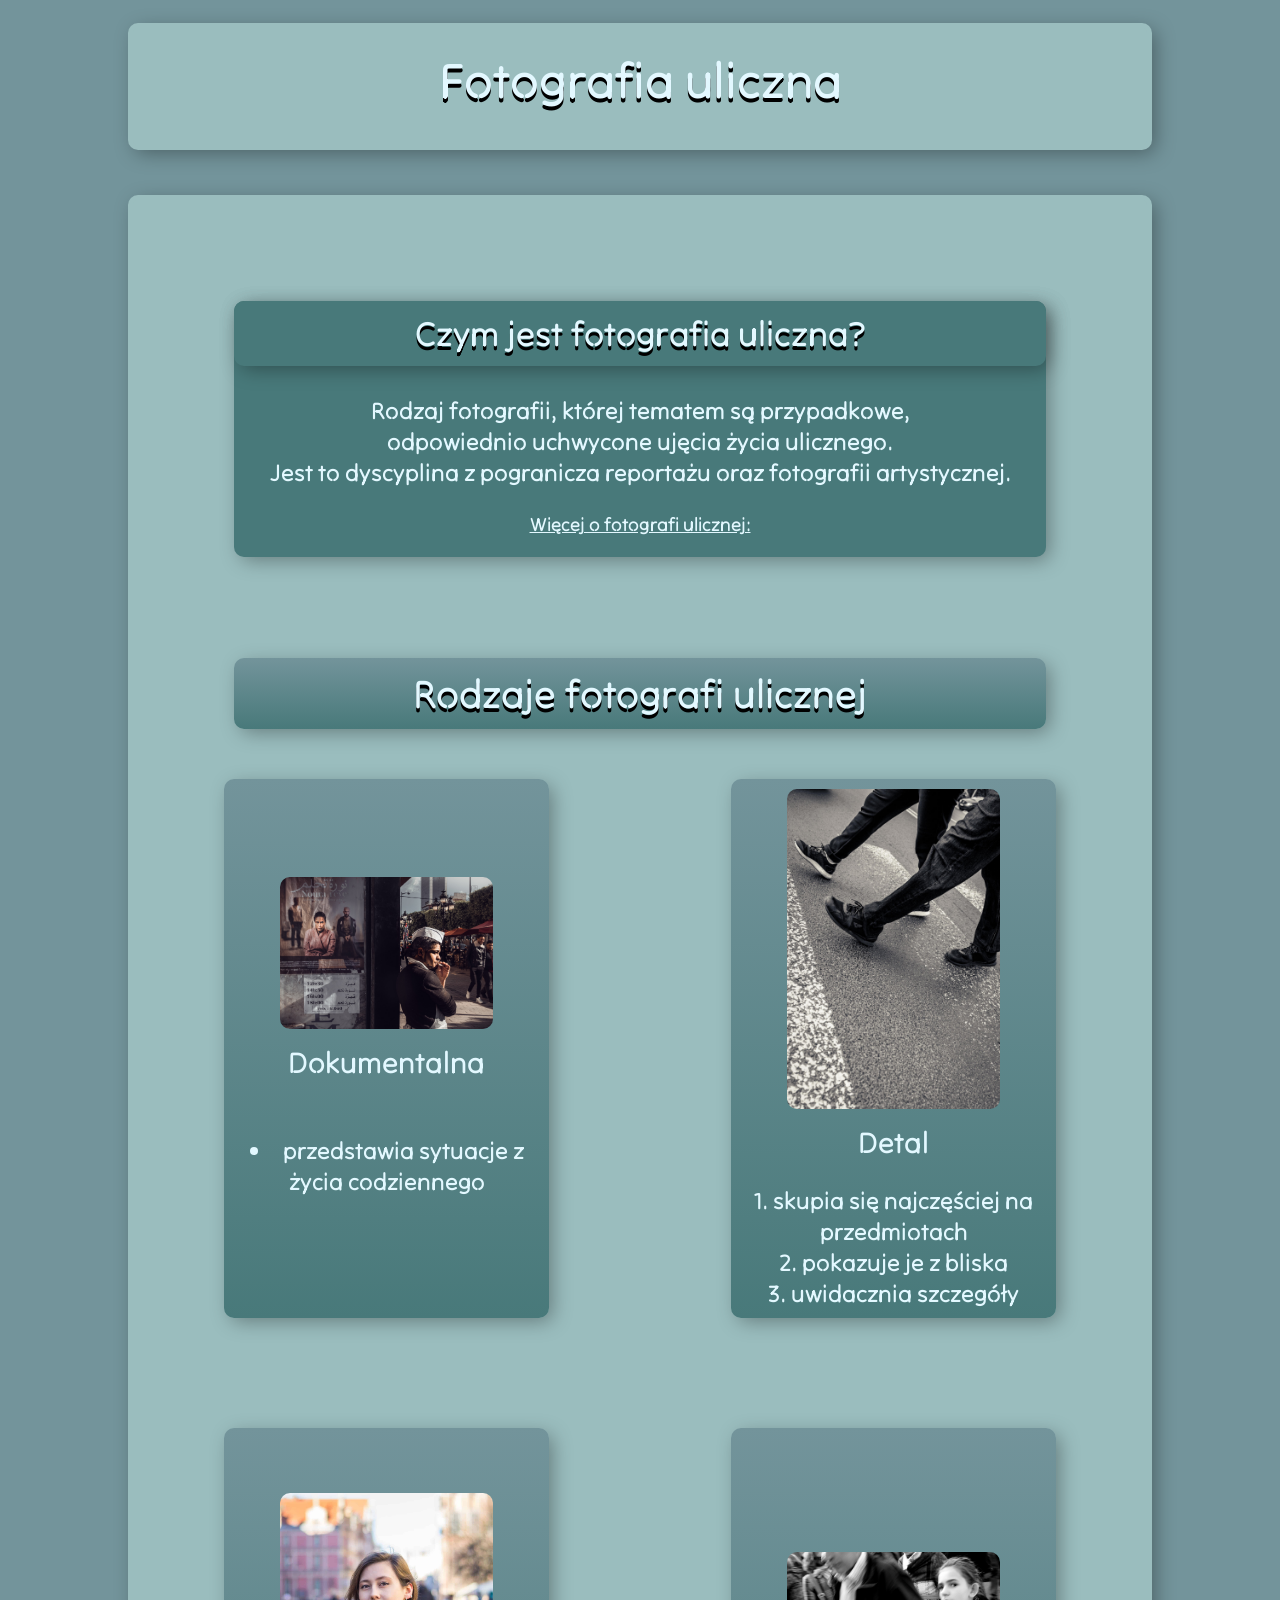
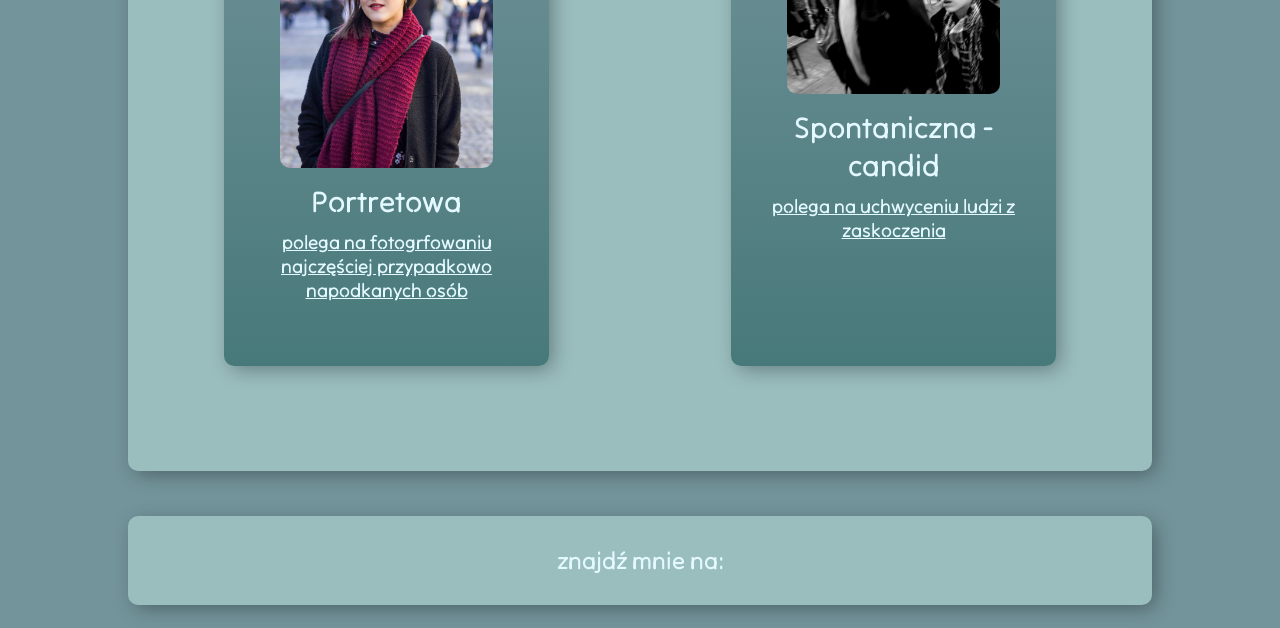
==== foto/index.html @ 39f58609 "save" ====
<!DOCTYPE html>
<html lang="pl">
<head>
    <meta charset="UTF-8">
    <meta name="viewport" content="width=device-width, initial-scale=1.0">
    <link rel="stylesheet" href="style.css">

    <link rel="preconnect" href="https://fonts.googleapis.com">
<link rel="preconnect" href="https://fonts.gstatic.com" crossorigin>
<link href="https://fonts.googleapis.com/css2?family=Tilt+Neon&display=swap" rel="stylesheet">
    <title>Fotografia uliczna</title>
</head>
<body>
    <div id="container" class="container">
        <header>
            <h1>Fotografia uliczna</h1>
        </header>
        <main>
            <section class="czymJestFotografiaUliczna">
                <h2>Czym jest fotografia uliczna? </h2>  
                <p>Rodzaj fotografii, której tematem są przypadkowe, <br>
                     odpowiednio uchwycone ujęcia życia ulicznego. <br>
                    Jest to dyscyplina z pogranicza reportażu oraz fotografii artystycznej. </p>
                <a href="https://pl.wikipedia.org/wiki/Fotografia_uliczna" target="_blank">Więcej o fotografi ulicznej:</a> 

            </section>
            <h3>Rodzaje fotografi ulicznej</h3>
            <section class="rodzaje">
                
                <section class="dokumentalna">
                    <img src="img/dokumentalna.jpg" alt="zdjęcie dokumentalna">
                    <br>
                    <h4>Dokumentalna</h4> <br>
                    <ul>
                        <li>przedstawia sytuacje z życia codziennego</li>
                    </ul> 
                </section>
                
                <section class="detal">
                    <img src="img/ulica.jpg" alt="detal">
                    <h4>Detal</h4> 
                    <ol>
                        <li>skupia się najczęściej na przedmiotach</li>
                        <li>pokazuje je z bliska</li>
                        <li>uwidacznia szczegóły</li>
                    </ol>
                </section>
                
                <section class="portretowa">
                    <img src="img/portret.jpg" alt="portret">
                    <h4>Portretowa</h4>

                    <a href="https://www.canon.pl/get-inspired/tips-and-techniques/street-portraits/" target="_blank">polega na fotogrfowaniu najczęściej przypadkowo napodkanych osób</a>
                </section>    
                
                <section class="candid">
                    <img src="img/candid.jpg" alt="candid">
                    <h4>Spontaniczna - candid</h4>
                    <a href="https://en.wikipedia.org/wiki/Candid_4hotography" target="_blank">polega na uchwyceniu ludzi z zaskoczenia</a>
                </section>
            </section>
        </main>
        <footer>
            <p>znajdź mnie na:</p>
            <i class="icon-pinterest"></i>
        </footer>
        
    </div>
</body>
</html>
---- foto/style.css ----
:root{
    --bgColor: #9abdbe;
    --bodyColor: #73949b;
    --darkBgColor: #48797a;
    --lightTextColor: #e3f8ff;
    --darkTextColor: #64a9c0;
    --blockBoxShadow: 5px 5px 20px -2px rgba(0, 0, 0, 0.35);
}

body {
    margin: 0 10%;
    padding: 0;
    background-color: var(--bodyColor);
    font-family: "Tilt Neon", sans-serif;
    
}
#container {
    display: flex;
    flex-direction:column ;
    align-items: center;
    justify-content: center;
}
header, main, footer {
    background-color: var(--bgColor);
    border-radius: 10px;
    box-shadow: var(--blockBoxShadow);
    margin: 2.5vh;
    text-align: center;
    float: left;
    border: 5px var(--bgColor) solid;
    width: calc(100% - 10px);
    color: var(--lightTextColor);
}
header {
    background-image: url(img/spacer-1.jpg);
    background-size:20%;
    background-position: right;
    background-repeat: no-repeat;
    justify-content: center;    
}
h2, h3{
    display: flex;
    justify-content: center;
    text-shadow: 0px 3.5px 0px rgba(0, 0, 0, 1);
    background: #9abdbe7c;
    
}
h1 {
    font-size: 50px;
    margin-top: 20px;
    margin-left: 10px;
    margin-right: 10px;
    border-radius: 16px;
    text-shadow: 0px 3.5px 0px rgba(0, 0, 0, 1);

}
h2 {
    font-size: 35px;
}
h3 {
    font-size: 40px;
    background-image: linear-gradient(to bottom, var(--bodyColor), var(--darkBgColor));
    margin-left: 10% ;
    margin-right: 10% ;
    padding: 1%;
    border-radius: 10px;
    box-shadow: var(--blockBoxShadow);
}
h4 {
    font-size: 30px;
    margin: 10px;
}
p, ol, ul {
   
    font-size: x-large;
    text-align: center;
    padding: 0;
    
}
li {
    list-style-position: inside;
}

a {
    color: var(--lightTextColor);
    text-decoration: none;
    font-size: 19px;
    text-decoration: underline;
}
a:hover {
    color: var(--darkTextColor);
    text-decoration: underline;
    font-size: 19.5px;
}

.czymJestFotografiaUliczna, .czymJestFotografiaUliczna h2 {
    background-color: var(--darkBgColor);
    border-radius: 10px;
    box-shadow: var(--blockBoxShadow);
    
    
}
.czymJestFotografiaUliczna h2 {
    padding: 10px;
}
.czymJestFotografiaUliczna {
    padding-block-end: 2%;
    margin: 10%;
}
.rodzaje {
    display: grid;
    grid-template-columns: 50% 50%;
    justify-items: center;
    
    
}
.rodzaje section {
    background-image: linear-gradient(to bottom, var(--bodyColor), var(--darkBgColor));
    padding: 10px;
    margin: 10px;
    height: 80%;
    min-height: 80%;
    width: 100%;
    max-width: 60%;
    aspect-ratio: 1 / 2 ;

    border-radius: 10px;
    box-shadow: var(--blockBoxShadow);
    
}
.dokumentalna {
    align-content: center;
}
.detal, .detal img {
    align-content: center;
    width: 70%;
}
.portretowa, .portretowa img {
    align-content: center;
    width: 70%;
}
.candid {
    align-content: center;

}
img{
    border-radius: 10px;
    width: 70%;
}
@media (max-width: 1010px) {
   .rodzaje {
        grid-template-columns: auto;
    }
}
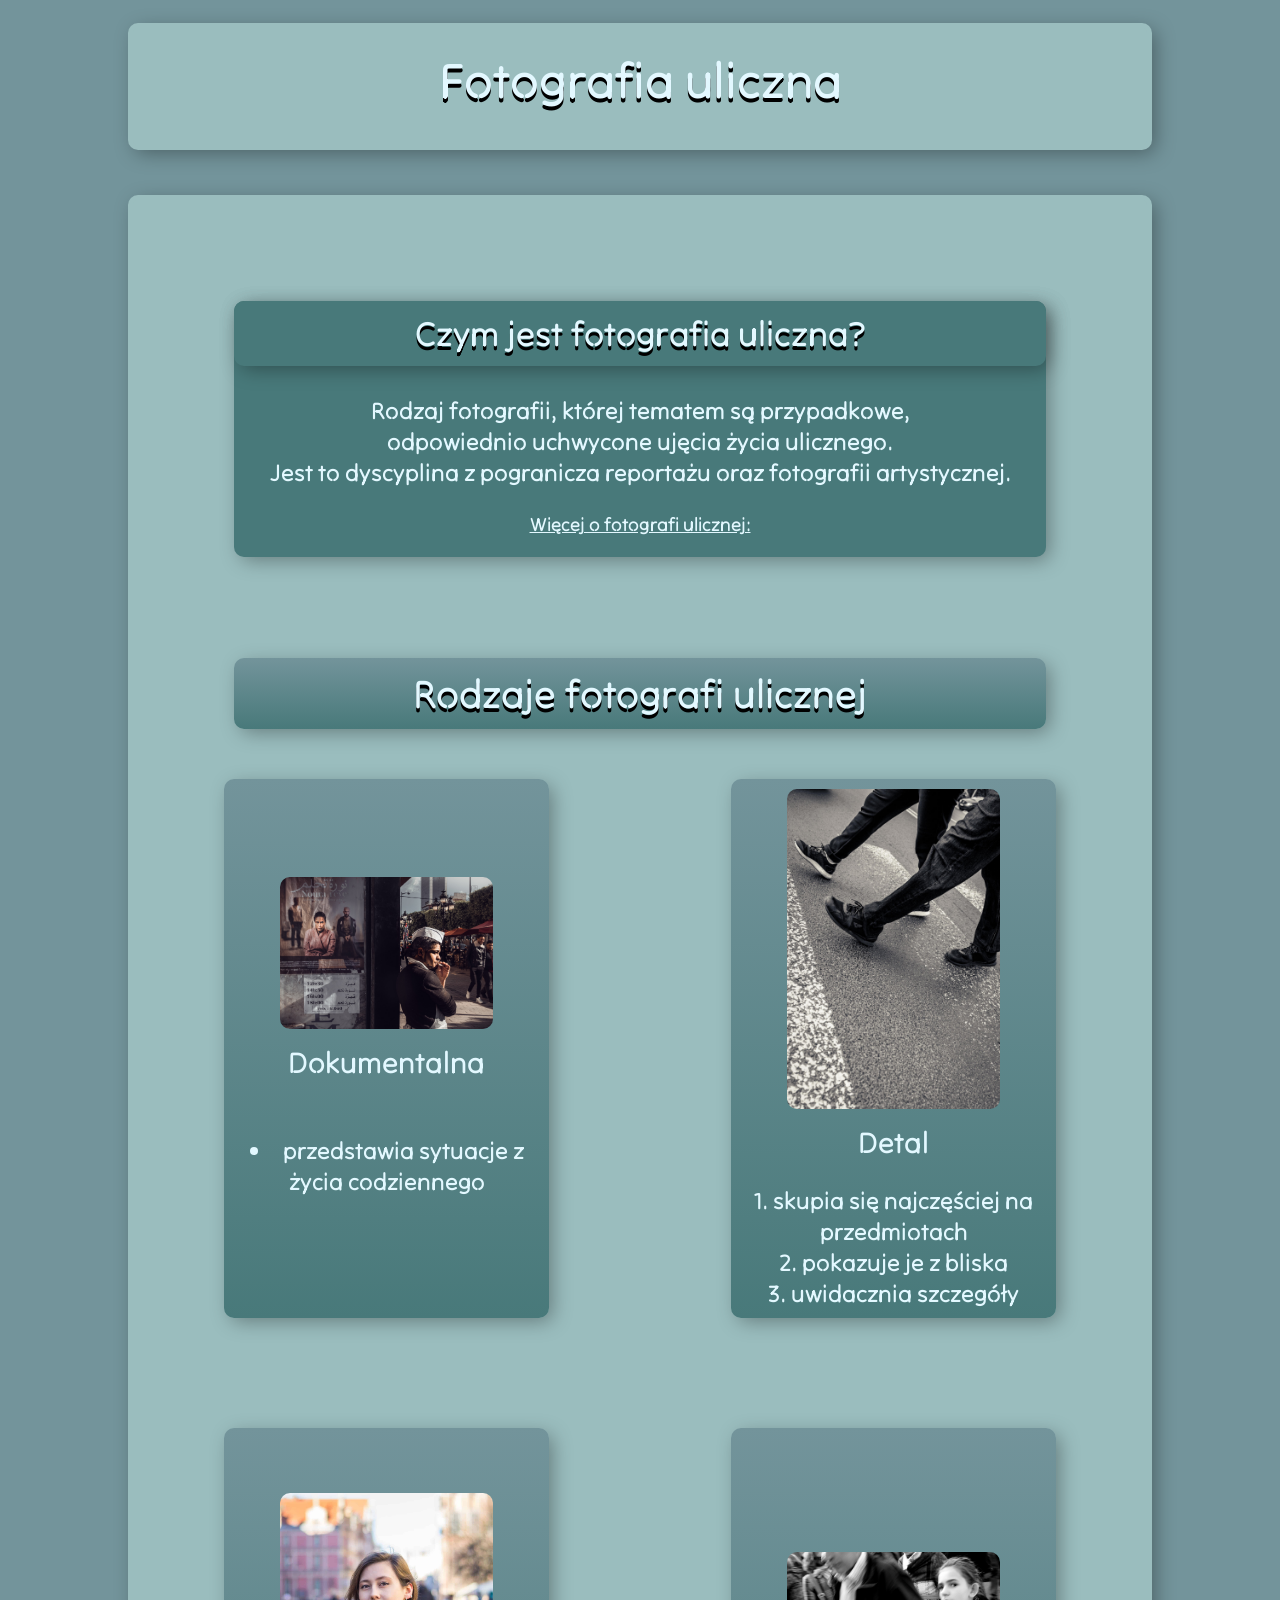
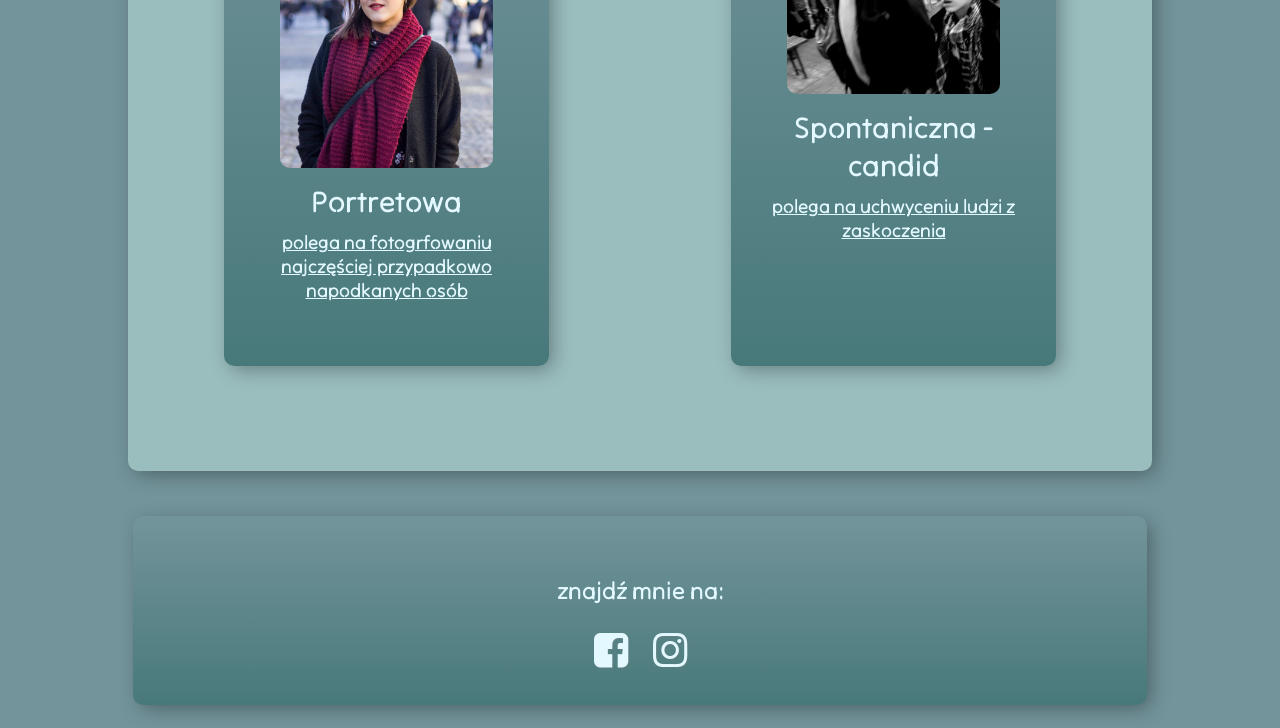
==== commit 53aa70d1: "save" ====
--- a/foto/index.html
+++ b/foto/index.html
@@ -6,17 +6,18 @@
     <link rel="stylesheet" href="style.css">
 
     <link rel="preconnect" href="https://fonts.googleapis.com">
-<link rel="preconnect" href="https://fonts.gstatic.com" crossorigin>
-<link href="https://fonts.googleapis.com/css2?family=Tilt+Neon&display=swap" rel="stylesheet">
+    <link rel="preconnect" href="https://fonts.gstatic.com" crossorigin>
+    <link href="https://fonts.googleapis.com/css2?family=Tilt+Neon&display=swap" rel="stylesheet">
+    <link rel="stylesheet" href="fontello-157120d3/css/fontello.css">
     <title>Fotografia uliczna</title>
 </head>
 <body>
-    <div id="container" class="container">
+    <div id="container">
         <header>
             <h1>Fotografia uliczna</h1>
         </header>
         <main>
-            <section class="czymJestFotografiaUliczna">
+            <section id="czymJestFotografiaUliczna">
                 <h2>Czym jest fotografia uliczna? </h2>  
                 <p>Rodzaj fotografii, której tematem są przypadkowe, <br>
                      odpowiednio uchwycone ujęcia życia ulicznego. <br>
@@ -25,9 +26,9 @@
 
             </section>
             <h3>Rodzaje fotografi ulicznej</h3>
-            <section class="rodzaje">
+            <section id="rodzaje">
                 
-                <section class="dokumentalna">
+                <section id="dokumentalna">
                     <img src="img/dokumentalna.jpg" alt="zdjęcie dokumentalna">
                     <br>
                     <h4>Dokumentalna</h4> <br>
@@ -36,7 +37,7 @@
                     </ul> 
                 </section>
                 
-                <section class="detal">
+                <section id="detal">
                     <img src="img/ulica.jpg" alt="detal">
                     <h4>Detal</h4> 
                     <ol>
@@ -46,14 +47,14 @@
                     </ol>
                 </section>
                 
-                <section class="portretowa">
+                <section id="portretowa">
                     <img src="img/portret.jpg" alt="portret">
                     <h4>Portretowa</h4>
 
                     <a href="https://www.canon.pl/get-inspired/tips-and-techniques/street-portraits/" target="_blank">polega na fotogrfowaniu najczęściej przypadkowo napodkanych osób</a>
                 </section>    
                 
-                <section class="candid">
+                <section id="candid">
                     <img src="img/candid.jpg" alt="candid">
                     <h4>Spontaniczna - candid</h4>
                     <a href="https://en.wikipedia.org/wiki/Candid_4hotography" target="_blank">polega na uchwyceniu ludzi z zaskoczenia</a>
@@ -62,7 +63,8 @@
         </main>
         <footer>
             <p>znajdź mnie na:</p>
-            <i class="icon-pinterest"></i>
+            <i class="icon-facebook-squared"></i>
+            <i class="icon-instagram"></i>
         </footer>
         
     </div>
--- a/foto/style.css
+++ b/foto/style.css
@@ -37,6 +37,12 @@
     background-position: right;
     background-repeat: no-repeat;
     justify-content: center;    
+}
+
+footer {
+    padding: 35px 0;
+    background-image: linear-gradient(to bottom, var(--bodyColor), var(--darkBgColor));
+    border: none;
 }
 h2, h3{
     display: flex;
@@ -93,28 +99,28 @@
     font-size: 19.5px;
 }
 
-.czymJestFotografiaUliczna, .czymJestFotografiaUliczna h2 {
+#czymJestFotografiaUliczna, #czymJestFotografiaUliczna h2 {
     background-color: var(--darkBgColor);
     border-radius: 10px;
     box-shadow: var(--blockBoxShadow);
     
     
 }
-.czymJestFotografiaUliczna h2 {
+#czymJestFotografiaUliczna h2 {
     padding: 10px;
 }
-.czymJestFotografiaUliczna {
+#czymJestFotografiaUliczna {
     padding-block-end: 2%;
     margin: 10%;
 }
-.rodzaje {
+#rodzaje {
     display: grid;
     grid-template-columns: 50% 50%;
     justify-items: center;
     
     
 }
-.rodzaje section {
+#rodzaje section {
     background-image: linear-gradient(to bottom, var(--bodyColor), var(--darkBgColor));
     padding: 10px;
     margin: 10px;
@@ -128,18 +134,18 @@
     box-shadow: var(--blockBoxShadow);
     
 }
-.dokumentalna {
+#dokumentalna {
     align-content: center;
 }
-.detal, .detal img {
+#detal, #detal img {
     align-content: center;
     width: 70%;
 }
-.portretowa, .portretowa img {
+#portretowa, #portretowa img {
     align-content: center;
     width: 70%;
 }
-.candid {
+#candid {
     align-content: center;
 
 }
@@ -148,7 +154,7 @@
     width: 70%;
 }
 @media (max-width: 1010px) {
-   .rodzaje {
+   #rodzaje {
         grid-template-columns: auto;
     }
 }
--- a/foto/fontello-157120d3/css/fontello.css
+++ b/foto/fontello-157120d3/css/fontello.css
@@ -0,0 +1,60 @@
+@font-face {
+  font-family: 'fontello';
+  src: url('../font/fontello.eot?54584683');
+  src: url('../font/fontello.eot?54584683#iefix') format('embedded-opentype'),
+       url('../font/fontello.woff2?54584683') format('woff2'),
+       url('../font/fontello.woff?54584683') format('woff'),
+       url('../font/fontello.ttf?54584683') format('truetype'),
+       url('../font/fontello.svg?54584683#fontello') format('svg');
+  font-weight: normal;
+  font-style: normal;
+}
+/* Chrome hack: SVG is rendered more smooth in Windozze. 100% magic, uncomment if you need it. */
+/* Note, that will break hinting! In other OS-es font will be not as sharp as it could be */
+/*
+@media screen and (-webkit-min-device-pixel-ratio:0) {
+  @font-face {
+    font-family: 'fontello';
+    src: url('../font/fontello.svg?54584683#fontello') format('svg');
+  }
+}
+*/
+[class^="icon-"]:before, [class*=" icon-"]:before {
+  font-family: "fontello";
+  font-style: normal;
+  font-weight: normal;
+  speak: never;
+
+  display: inline-block;
+  text-decoration: inherit;
+  width: 1em;
+  margin-right: .2em;
+  text-align: center;
+  /* opacity: .8; */
+
+  /* For safety - reset parent styles, that can break glyph codes*/
+  font-variant: normal;
+  text-transform: none;
+
+  /* fix buttons height, for twitter bootstrap */
+  line-height: 1em;
+
+  /* Animation center compensation - margins should be symmetric */
+  /* remove if not needed */
+  margin-left: .2em;
+
+  /* you can be more comfortable with increased icons size */
+  font-size: 250%; 
+
+  /* Font smoothing. That was taken from TWBS */
+  -webkit-font-smoothing: antialiased;
+  -moz-osx-font-smoothing: grayscale;
+
+  /* Uncomment for 3D effect */
+   text-shadow: 1px 1px 1px rgba(127, 127, 127, 0.3); 
+}
+
+.icon-pinterest-circled:before { content: '\f0d2'; } /* '' */
+.icon-youtube:before { content: '\f167'; } /* '' */
+.icon-instagram:before { content: '\f16d'; } /* '' */
+.icon-facebook-squared:before { content: '\f308';} /* '' */
